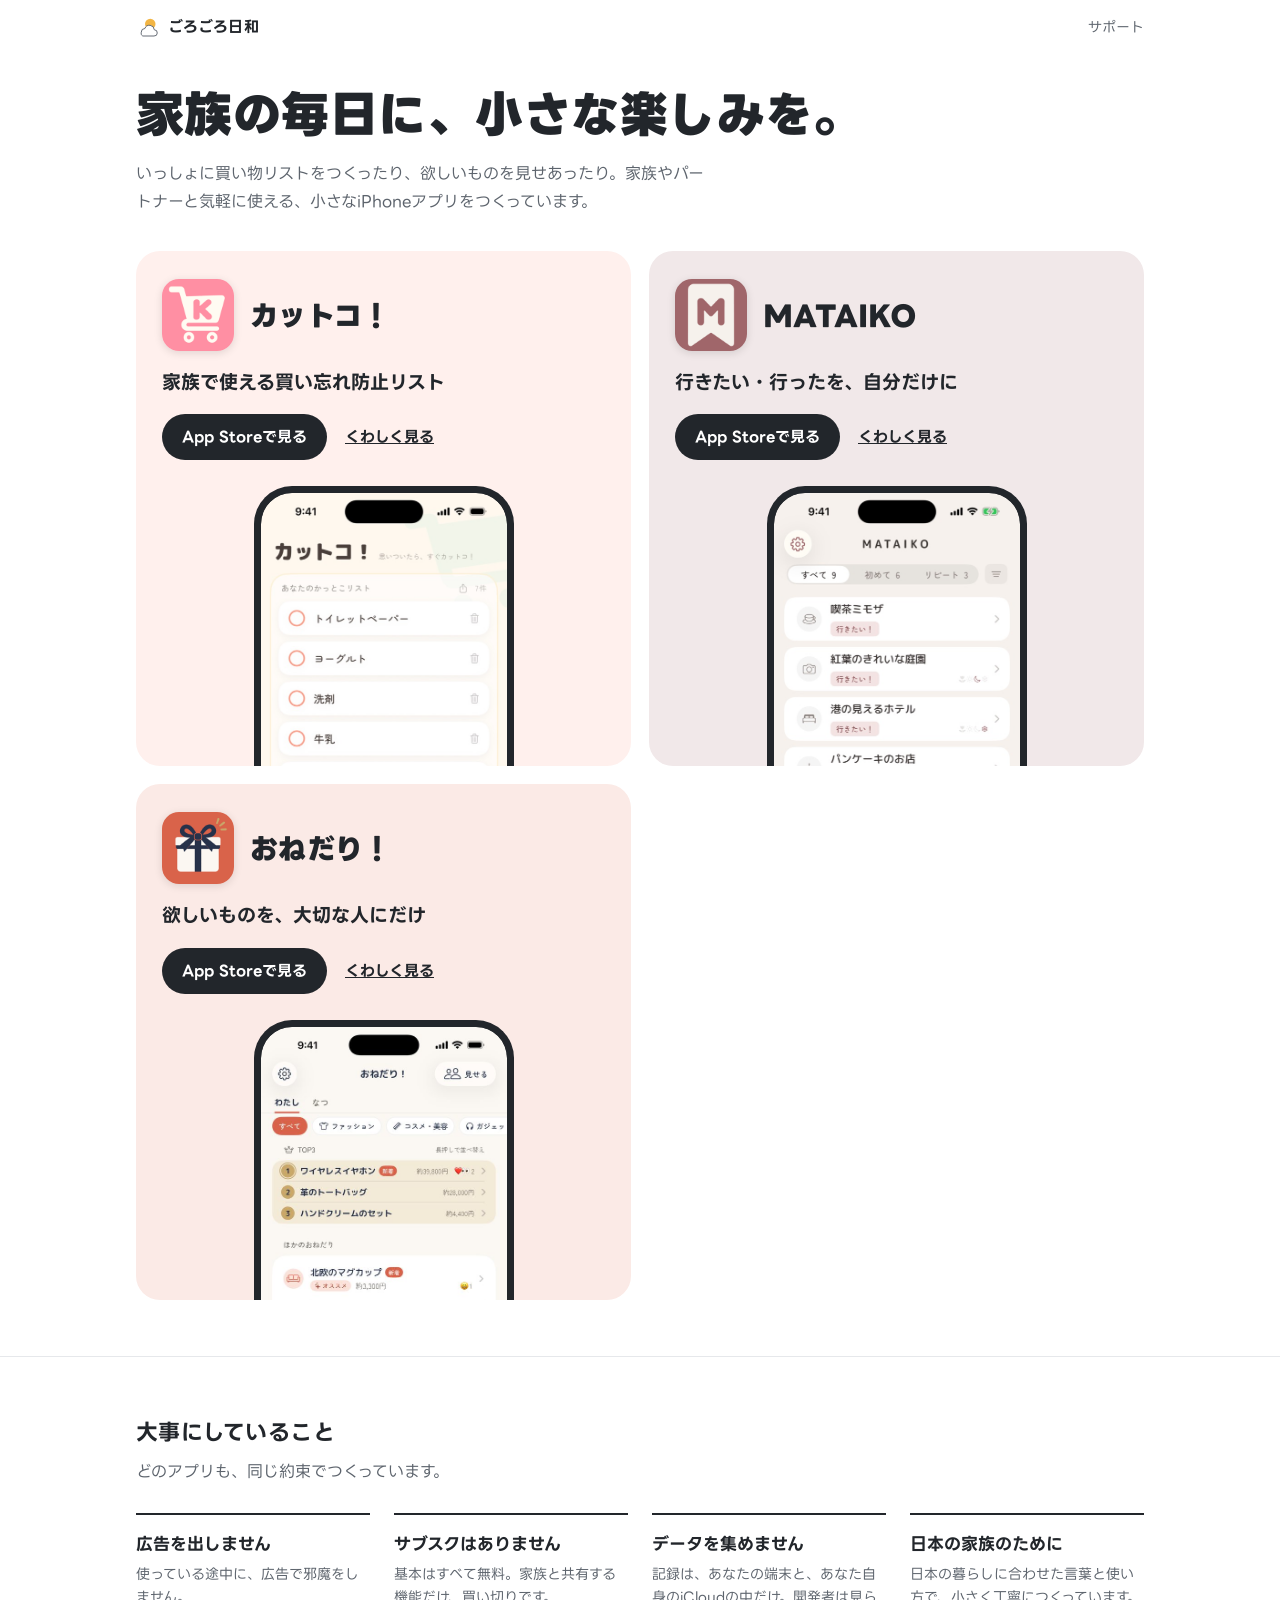
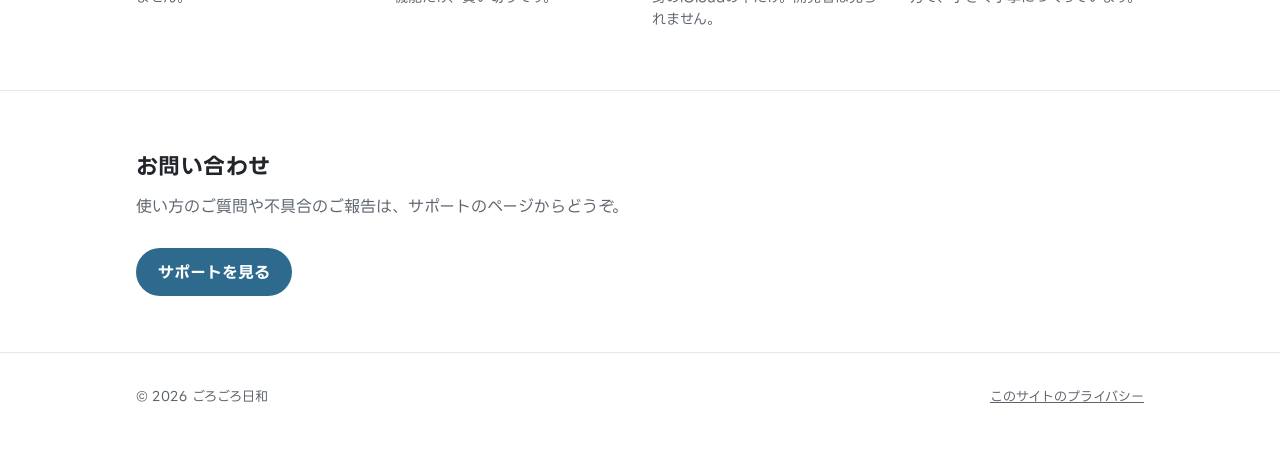
==== index.html @ e31d8586 "ポータル（トップ・アプリ紹介・サポート・プライバシー）を追加 - トップ: アプリ一覧（apps.json から表示、画面のスクリーンショット付き）、KOZUKAIは近日公開 - アプリ紹介ページ: " ====
<!doctype html>
<html lang="ja">
<head>
  <meta charset="utf-8">
  <meta name="viewport" content="width=device-width, initial-scale=1, viewport-fit=cover">
  <meta name="referrer" content="no-referrer">
  <title>ごろごろ日和</title>
  <meta name="description" content="家族の毎日に、小さな楽しみを。ごろごろ日和は、家族やパートナーと気軽に使える小さなiPhoneアプリをつくっています。広告なし・サブスクなし。">
  <meta property="og:type" content="website">
  <meta property="og:title" content="ごろごろ日和">
  <meta property="og:description" content="家族の毎日に、小さな楽しみを。広告なし・サブスクなし。">
  <meta property="og:url" content="https://gorogorobiyori.github.io/">
  <link rel="preconnect" href="https://fonts.googleapis.com">
  <link rel="preconnect" href="https://fonts.gstatic.com" crossorigin>
  <link rel="stylesheet" href="https://fonts.googleapis.com/css2?family=LINE+Seed+JP:wght@400;700;800&display=swap">
  <link rel="stylesheet" href="/assets/site.css">
</head>
<body>

<header class="site-header">
  <div class="wrap">
    <a class="brand" href="/">
      <svg class="brand-mark" viewBox="0 0 64 64" aria-hidden="true">
        <circle cx="38" cy="24" r="14" fill="var(--sun)"/>
        <path d="M14 46a10 10 0 0 1 9.6-10 13 13 0 0 1 25.2 3.4A8 8 0 0 1 48 56H18a8 8 0 0 1-4-10z" fill="var(--surface)" stroke="var(--sub)" stroke-width="2.5" stroke-linejoin="round"/>
      </svg>
      ごろごろ日和
    </a>
    <nav class="site-nav" aria-label="サイト内">
      <a href="/support/">サポート</a>
    </nav>
  </div>
</header>

<main>
  <section class="hero">
    <div class="wrap">
      <h1><span>家族の毎日に、</span><span>小さな楽しみを。</span></h1>
      <p>いっしょに買い物リストをつくったり、欲しいものを見せあったり。家族やパートナーと気軽に使える、小さなiPhoneアプリをつくっています。</p>
    </div>
  </section>

  <section class="section apps" id="apps" aria-labelledby="apps-title">
    <div class="wrap">
      <h2 id="apps-title" class="vh">アプリ</h2>
      <!-- apps.json から並べる。読み込めないときは、下に書いた予備の一覧がそのまま出る -->
      <ul class="app-grid" data-apps>
        <li class="app-card has-shot" style="--card-accent:#ff9b85"><img src="/kattoko/icon.png" alt="" width="72" height="72"><div><h3><a href="/kattoko/">カットコ！</a></h3><p>家族で使える買い忘れ防止リスト</p><div class="links"><a class="store" href="https://apps.apple.com/jp/app/id6815024317">App Storeで見る</a><a href="/kattoko/">くわしく見る</a></div></div><div class="shot" aria-hidden="true"><img src="/kattoko/screens/1.jpg" alt="" width="540" height="1171" loading="lazy"></div></li>
        <li class="app-card has-shot" style="--card-accent:#a0666a"><img src="/mataiko/icon.png" alt="" width="72" height="72"><div><h3><a href="/mataiko/">MATAIKO</a></h3><p>行きたい・行ったを、自分だけに</p><div class="links"><a class="store" href="https://apps.apple.com/jp/app/id6818145213">App Storeで見る</a><a href="/mataiko/">くわしく見る</a></div></div><div class="shot" aria-hidden="true"><img src="/mataiko/screens/1.jpg" alt="" width="540" height="1171" loading="lazy"></div></li>
        <li class="app-card has-shot" style="--card-accent:#e2725b"><img src="/onedari/icon.png" alt="" width="72" height="72"><div><h3><a href="/onedari/">おねだり！</a></h3><p>欲しいものを、大切な人にだけ</p><div class="links"><a class="store" href="https://apps.apple.com/jp/app/id6820086568">App Storeで見る</a><a href="/onedari/">くわしく見る</a></div></div><div class="shot" aria-hidden="true"><img src="/onedari/screens/1.jpg" alt="" width="540" height="1171" loading="lazy"></div></li>
        <!-- 近日公開：apps.json には載せない（アプリ内の宣伝に出さないため）。公開したら apps.json に足せば、この枠は自動で消える -->
        <li class="app-card has-shot is-soon" data-soon="kozukai" style="--card-accent:#2f6b4f"><img src="/kozukai/icon.png" alt="" width="72" height="72"><div><h3>KOZUKAI</h3><p>立て替えをメモして、おこづかいに</p><div class="links"><span class="soon-badge">近日公開</span></div></div><div class="shot" aria-hidden="true"><img src="/kozukai/screens/1.jpg" alt="" width="540" height="1171" loading="lazy"></div></li>
      </ul>
    </div>
  </section>

  <section class="section" id="promises" aria-labelledby="promises-title">
    <div class="wrap">
      <h2 id="promises-title">大事にしていること</h2>
      <p class="lead">どのアプリも、同じ約束でつくっています。</p>
      <ul class="promises">
        <li><strong>広告を出しません</strong><span>使っている途中に、広告で邪魔をしません。</span></li>
        <li><strong>サブスクはありません</strong><span>基本はすべて無料。家族と共有する機能だけ、買い切りです。</span></li>
        <li><strong>データを集めません</strong><span>記録は、あなたの端末と、あなた自身のiCloudの中だけ。開発者は見られません。</span></li>
        <li><strong>日本の家族のために</strong><span>日本の暮らしに合わせた言葉と使い方で、小さく丁寧につくっています。</span></li>
      </ul>
    </div>
  </section>

  <section class="section" aria-labelledby="contact-title">
    <div class="wrap">
      <h2 id="contact-title">お問い合わせ</h2>
      <p class="lead">使い方のご質問や不具合のご報告は、サポートのページからどうぞ。</p>
      <a class="btn" href="/support/">サポートを見る</a>
    </div>
  </section>
</main>

<footer class="site-footer">
  <div class="wrap">
    <span>© 2026 ごろごろ日和</span>
    <span><a href="/privacy/">このサイトのプライバシー</a></span>
  </div>
</footer>

<script src="/assets/site.js" defer></script>
</body>
</html>
---- assets/site.css ----
/*
  ごろごろ日和 サイト共通スタイル（トップ・アプリ紹介・サポート）
  - 外部から読むのは Google Fonts の LINE Seed JP だけ（各HTMLの <link>）。スクリプトは自前のみ
  - フォントが読めないときは、端末のフォント（ヒラギノ・游ゴシック・メイリオ）で表示する
  - 色は :root の変数で決める。アプリ紹介ページは、各ページの <style> で変数を上書きしてアプリの配色にする
*/

:root {
  /* 屋号の色は控えめに。主役は各アプリの色（カードの --card-accent） */
  --bg: #ffffff;
  --surface: #ffffff;
  --quiet: #f4f5f6;         /* 区切りの面 */
  --text: #22262b;
  --sub: #5d646d;           /* 白地で 6.1:1 */
  --accent: #2e6a8e;        /* リンク（白地で 5.9:1） */
  --accent-text: #ffffff;
  --accent-soft: #e6eff5;
  --ink-btn: #22262b;       /* アプリ一覧のボタン（白文字で 15:1） */
  --ink-btn-text: #ffffff;
  --sun: #f2b544;           /* ロゴの太陽のみ */
  --rule: #e6e8eb;
  --radius: 20px;
  --max: 1040px;
}
@media (prefers-color-scheme: dark) {
  :root:not([data-theme="light"]) {
    --bg: #18191b;
    --surface: #222427;
    --quiet: #1e2022;
    --text: #eceef0;
    --sub: #a3a9b0;
    --accent: #8cc3e3;
    --accent-text: #18191b;
    --accent-soft: #24313a;
    --ink-btn: #eceef0;
    --ink-btn-text: #18191b;
    --sun: #e0a73c;
    --rule: #33363a;
  }
}

* { box-sizing: border-box; }
html { -webkit-text-size-adjust: 100%; }
body {
  margin: 0;
  background: var(--bg);
  color: var(--text);
  font-family: "LINE Seed JP", "Hiragino Sans", "Hiragino Kaku Gothic ProN", "Yu Gothic UI", "Meiryo", sans-serif;
  line-height: 1.75;
  font-size: 16px;
}
img { max-width: 100%; display: block; }
a { color: var(--accent); }
a:focus-visible, button:focus-visible { outline: 3px solid var(--sun); outline-offset: 2px; border-radius: 6px; }

.wrap { max-width: var(--max); margin: 0 auto; padding: 0 16px; }
.section { padding: 56px 0; }
.section + .section { border-top: 1px solid var(--rule); }
.section h2 { font-size: 22px; margin: 0 0 6px; letter-spacing: .02em; }
.section .lead { color: var(--sub); margin: 0 0 28px; }

/* ヘッダー・フッター */
.site-header { padding: 14px 0; }
.site-header .wrap { display: flex; align-items: center; justify-content: space-between; gap: 12px; }
.brand { display: flex; align-items: center; gap: 8px; color: var(--text); text-decoration: none; font-weight: 700; font-size: 15px; letter-spacing: .04em; }
.brand-mark { width: 24px; height: 24px; flex: none; }
.site-nav { display: flex; gap: 16px; font-size: 14px; }
.site-nav a { color: var(--sub); text-decoration: none; }
.site-nav a:hover { color: var(--text); }

.site-footer { padding: 32px 0 48px; color: var(--sub); font-size: 13px; border-top: 1px solid var(--rule); }
.site-footer .wrap { display: flex; flex-wrap: wrap; gap: 8px 20px; justify-content: space-between; }
.site-footer a { color: var(--sub); }

/* トップの導入：屋号ではなく「何をつくっているか」を大きく */
.hero { padding: 28px 0 28px; }
.hero h1 span { display: inline-block; }
.hero h1 { font-size: clamp(26px, 7vw, 48px); line-height: 1.35; margin: 0 0 12px; font-weight: 800; letter-spacing: .01em; }
.hero p { margin: 0; max-width: 36em; color: var(--sub); font-size: 16px; }

/* アプリの一覧：1アプリ＝そのアプリの色の面。スマホは縦に積み、広い画面は2列 */
.app-grid { list-style: none; padding: 0; margin: 0; display: grid; gap: 14px; grid-template-columns: 1fr; }
@media (min-width: 760px) { .app-grid { grid-template-columns: 1fr 1fr; gap: 18px; } }
.app-card {
  --tint: var(--surface);
  background: var(--tint);
  background: color-mix(in srgb, var(--card-accent, var(--accent)) 15%, var(--surface));
  border-radius: 24px; padding: 22px 20px 20px;
  display: grid; grid-template-columns: 72px 1fr; gap: 0 16px; align-items: center;
}
@media (prefers-color-scheme: dark) {
  :root:not([data-theme="light"]) .app-card { background: color-mix(in srgb, var(--card-accent, var(--accent)) 20%, var(--surface)); }
}
.app-card img { width: 72px; height: 72px; border-radius: 17px; box-shadow: 0 2px 8px rgba(0,0,0,.12); }
.app-card > div { display: contents; }
.app-card h3 { grid-column: 2; margin: 0; font-size: 26px; line-height: 1.25; font-weight: 800; letter-spacing: .01em; }
.app-card h3 a { color: inherit; text-decoration: none; }
.app-card p { grid-column: 1 / -1; margin: 16px 0 18px; font-size: 19px; line-height: 1.55; font-weight: 600; }
.app-card .links { grid-column: 1 / -1; display: flex; flex-wrap: wrap; align-items: center; gap: 10px 18px; }
.app-card .links a { font-size: 15px; font-weight: 700; color: var(--text); }
.app-card .links a.store { display: inline-flex; align-items: center; min-height: 46px; padding: 0 20px; border-radius: 999px; background: var(--ink-btn); color: var(--ink-btn-text); text-decoration: none; }
@media (min-width: 760px) { .app-card { padding: 28px 26px 24px; } .app-card h3 { font-size: 28px; } }

/* 約束（大事にしていること） */
.promises { list-style: none; padding: 0; margin: 0; display: grid; gap: 8px 24px; grid-template-columns: repeat(auto-fill, minmax(min(100%, 210px), 1fr)); }
.promises li { border-top: 2px solid var(--text); padding: 14px 0 4px; }
.promises strong { display: block; font-size: 16px; margin-bottom: 4px; }
.promises span { color: var(--sub); font-size: 14px; line-height: 1.6; display: block; }

/* ボタン */
.btn { display: inline-flex; align-items: center; justify-content: center; gap: 8px; min-height: 48px; padding: 0 22px; border-radius: 999px; background: var(--accent); color: var(--accent-text); font-weight: 700; text-decoration: none; }
.btn-sub { background: transparent; color: var(--accent); border: 1.5px solid currentColor; }

/* アプリ紹介ページ */
.app-hero { padding: 40px 0 48px; display: grid; gap: 24px; align-items: center; grid-template-columns: 1fr; text-align: center; }
.app-hero img.icon { width: 112px; height: 112px; border-radius: 26px; margin: 0 auto; box-shadow: 0 6px 18px rgba(0,0,0,.12); }
.app-hero h1 { margin: 0; font-size: clamp(28px, 7vw, 40px); }
.app-hero .catch { margin: 4px 0 0; font-size: 18px; }
.app-hero .note { margin: 6px 0 20px; color: var(--sub); font-size: 14px; }

.clouds { list-style: none; padding: 0; margin: 0; display: grid; gap: 14px; }
.clouds li { background: var(--surface); border-radius: var(--radius); padding: 18px; display: grid; gap: 10px; grid-template-columns: 1fr; }
.clouds .before, .clouds .after { display: flex; gap: 10px; align-items: flex-start; }
.clouds .before { color: var(--sub); }
.clouds .label { flex: none; font-size: 12px; font-weight: 700; padding: 2px 10px; border-radius: 999px; margin-top: 3px; }
.clouds .before .label { background: var(--rule); color: var(--sub); }
.clouds .after .label { background: var(--accent-soft); color: var(--accent-strong, var(--accent)); }
@media (min-width: 720px) {
  .clouds li { grid-template-columns: 1fr 1fr; align-items: center; }
}

.features { list-style: none; padding: 0; margin: 0; display: grid; gap: 28px; grid-template-columns: repeat(auto-fill, minmax(min(100%, 240px), 1fr)); }
.features img { width: 100%; max-width: 260px; margin: 0 auto 12px; border-radius: 22px; box-shadow: 0 4px 14px rgba(0,0,0,.10); background: var(--surface); }
.features h3 { margin: 0 0 4px; font-size: 17px; text-align: center; }
.features p { margin: 0; color: var(--sub); font-size: 14px; text-align: center; line-height: 1.6; }

.price { background: var(--surface); border-radius: var(--radius); padding: 22px; display: grid; gap: 14px; }
.price-row { display: flex; justify-content: space-between; gap: 12px; align-items: baseline; border-bottom: 1px dashed var(--rule); padding-bottom: 12px; }
.price-row:last-child { border-bottom: 0; padding-bottom: 0; }
.price-row span { color: var(--sub); font-size: 14px; }
.price-row b { white-space: nowrap; }

.faq details { background: var(--surface); border-radius: 14px; padding: 14px 18px; }
.faq details + details { margin-top: 10px; }
.faq summary { cursor: pointer; font-weight: 700; }
.faq details p { margin: 8px 0 0; color: var(--sub); font-size: 15px; }

.link-list { list-style: none; padding: 0; margin: 0; display: grid; gap: 10px; grid-template-columns: repeat(auto-fill, minmax(min(100%, 200px), 1fr)); }
.link-list a { display: block; background: var(--surface); border-radius: 14px; padding: 14px 18px; text-decoration: none; font-weight: 700; }

.prose { max-width: 40em; }
.prose h2 { margin-top: 36px; }

/* アプリのページの面（カード類）は、白地では薄いグレーの面にする */
.clouds li, .price, .faq details, .link-list a { background: var(--quiet); }
.promises strong { font-size: 17px; }
.section.apps { padding-top: 8px; border-top: 0; }
.vh { position: absolute; width: 1px; height: 1px; overflow: hidden; clip: rect(0 0 0 0); white-space: nowrap; }
/* アプリのページの「ほかのアプリ」は控えめに（主役はそのページのアプリ） */
[data-exclude] .app-card { grid-template-columns: 56px 1fr; padding: 18px; }
[data-exclude] .app-card img { width: 56px; height: 56px; border-radius: 13px; }
[data-exclude] .app-card h3 { font-size: 21px; }
[data-exclude] .app-card p { font-size: 16px; margin: 10px 0 12px; }

/* アプリの画面：枠の下から、iPhoneが顔を出す。画面の上半分だけ見せる */
.app-card.has-shot { padding-bottom: 0; overflow: hidden; grid-template-rows: auto auto auto 1fr; }
.app-card .shot {
  display: block; grid-column: 1 / -1; align-self: end; justify-self: center;
  width: min(68%, 260px); height: 250px; margin-top: 26px;
  border: 7px solid #22262b; border-bottom: 0; border-radius: 38px 38px 0 0;
  overflow: hidden; background: #22262b;
}
.app-card .shot img { width: 100%; height: auto; border-radius: 31px 31px 0 0; box-shadow: none; }
@media (prefers-color-scheme: dark) {
  :root:not([data-theme="light"]) .app-card .shot { border-color: #3b3f44; background: #3b3f44; }
}
@media (min-width: 760px) { .app-card .shot { height: 280px; } }
[data-exclude] .app-card .shot { height: 180px; width: min(56%, 200px); margin-top: 18px; border-width: 6px; border-radius: 30px 30px 0 0; }
[data-exclude] .app-card .shot img { border-radius: 24px 24px 0 0; }

/* ヘッダー：折り返さない。狭い画面では最後のリンク（サポート）だけ残す */
.brand, .site-nav a { white-space: nowrap; }
@media (max-width: 520px) { .site-nav a:not(:last-child) { display: none; } }
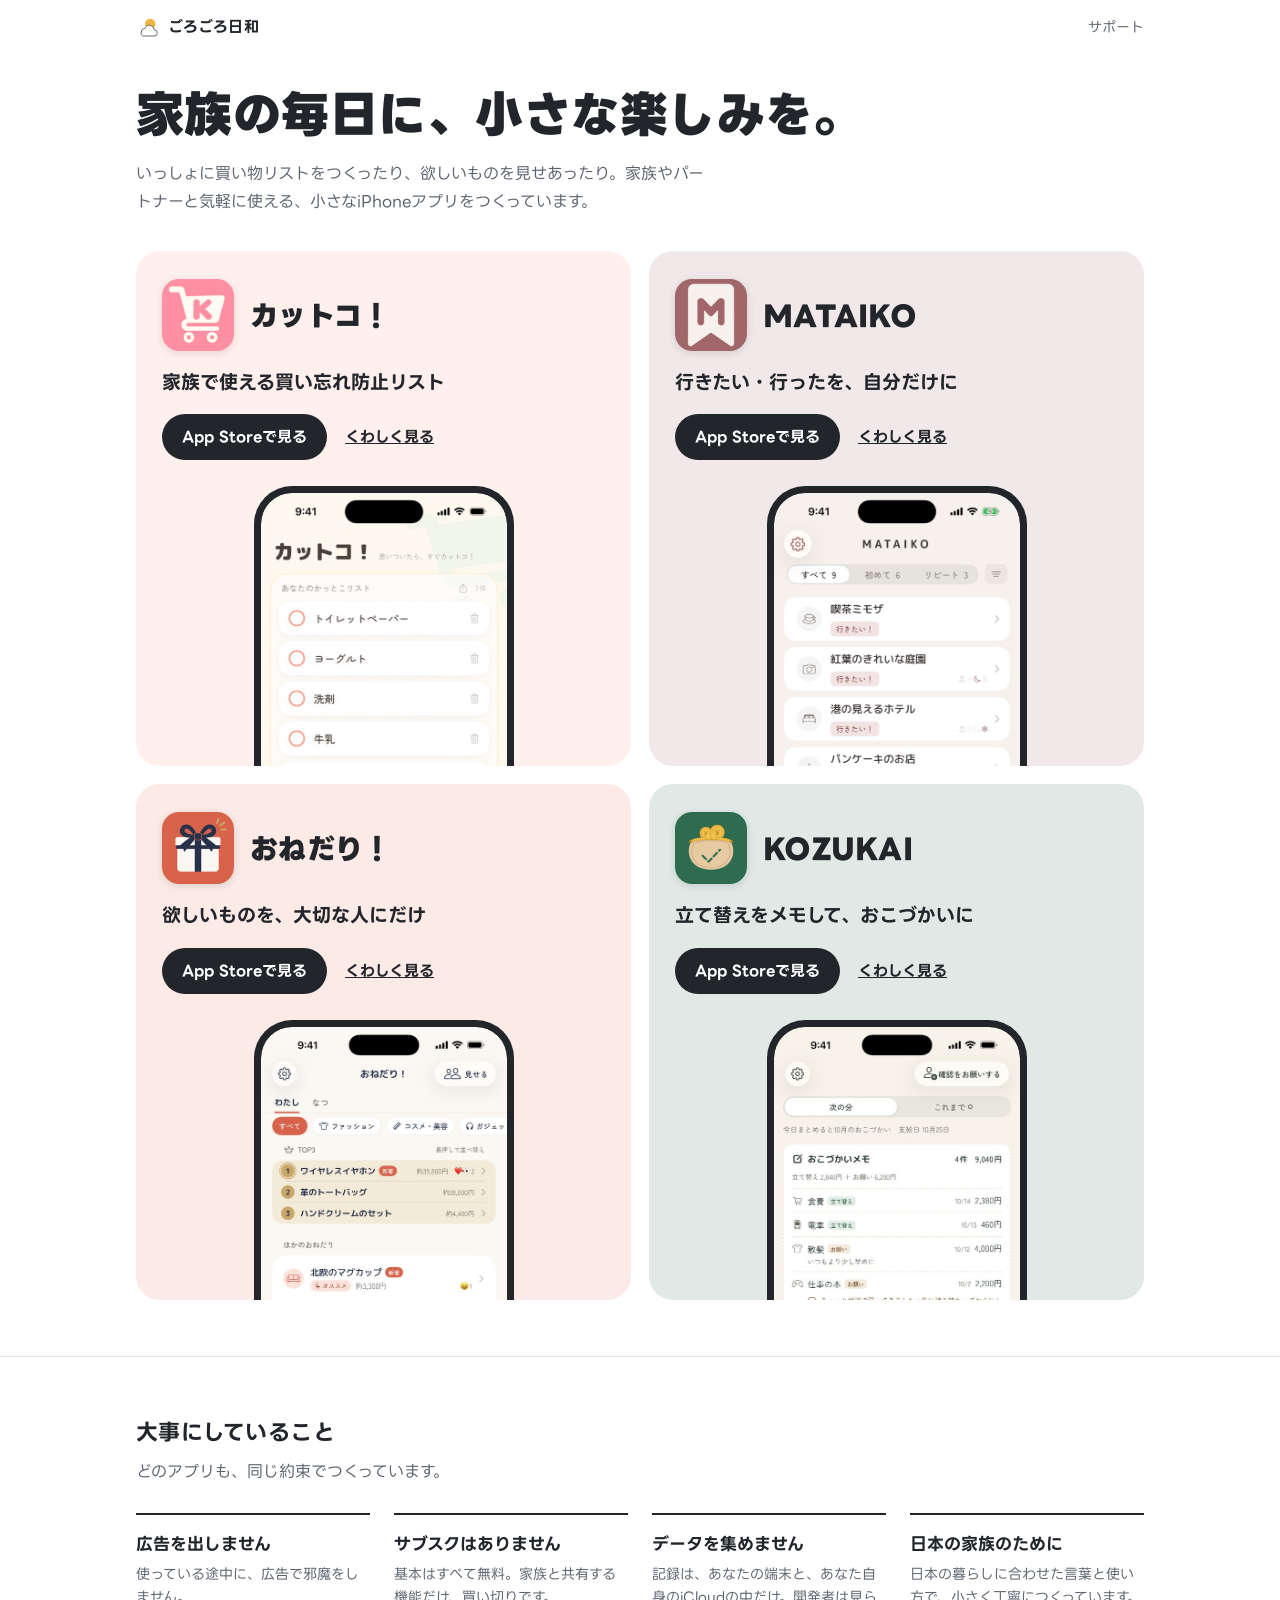
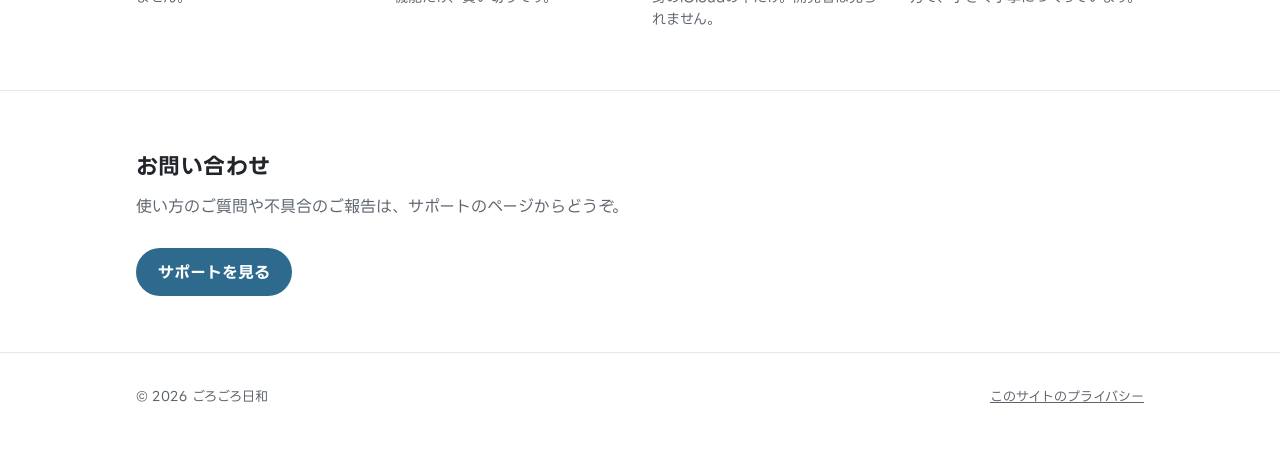
==== commit 57fdafe4: "KOZUKAIの公開に合わせて、近日公開から通常の掲載に切り替える - apps.json に KOZUKAI を追加（アプリ内の「ほかのアプリ」にも出る） - トップの近日公開の枠を、App Sto" ====
--- a/index.html
+++ b/index.html
@@ -48,8 +48,7 @@
         <li class="app-card has-shot" style="--card-accent:#ff9b85"><img src="/kattoko/icon.png" alt="" width="72" height="72"><div><h3><a href="/kattoko/">カットコ！</a></h3><p>家族で使える買い忘れ防止リスト</p><div class="links"><a class="store" href="https://apps.apple.com/jp/app/id6815024317">App Storeで見る</a><a href="/kattoko/">くわしく見る</a></div></div><div class="shot" aria-hidden="true"><img src="/kattoko/screens/1.jpg" alt="" width="540" height="1171" loading="lazy"></div></li>
         <li class="app-card has-shot" style="--card-accent:#a0666a"><img src="/mataiko/icon.png" alt="" width="72" height="72"><div><h3><a href="/mataiko/">MATAIKO</a></h3><p>行きたい・行ったを、自分だけに</p><div class="links"><a class="store" href="https://apps.apple.com/jp/app/id6818145213">App Storeで見る</a><a href="/mataiko/">くわしく見る</a></div></div><div class="shot" aria-hidden="true"><img src="/mataiko/screens/1.jpg" alt="" width="540" height="1171" loading="lazy"></div></li>
         <li class="app-card has-shot" style="--card-accent:#e2725b"><img src="/onedari/icon.png" alt="" width="72" height="72"><div><h3><a href="/onedari/">おねだり！</a></h3><p>欲しいものを、大切な人にだけ</p><div class="links"><a class="store" href="https://apps.apple.com/jp/app/id6820086568">App Storeで見る</a><a href="/onedari/">くわしく見る</a></div></div><div class="shot" aria-hidden="true"><img src="/onedari/screens/1.jpg" alt="" width="540" height="1171" loading="lazy"></div></li>
-        <!-- 近日公開：apps.json には載せない（アプリ内の宣伝に出さないため）。公開したら apps.json に足せば、この枠は自動で消える -->
-        <li class="app-card has-shot is-soon" data-soon="kozukai" style="--card-accent:#2f6b4f"><img src="/kozukai/icon.png" alt="" width="72" height="72"><div><h3>KOZUKAI</h3><p>立て替えをメモして、おこづかいに</p><div class="links"><span class="soon-badge">近日公開</span></div></div><div class="shot" aria-hidden="true"><img src="/kozukai/screens/1.jpg" alt="" width="540" height="1171" loading="lazy"></div></li>
+        <li class="app-card has-shot" style="--card-accent:#2f6b4f"><img src="/kozukai/icon.png" alt="" width="72" height="72"><div><h3><a href="/kozukai/">KOZUKAI</a></h3><p>立て替えをメモして、おこづかいに</p><div class="links"><a class="store" href="https://apps.apple.com/jp/app/id6823162192">App Storeで見る</a><a href="/kozukai/">くわしく見る</a></div></div><div class="shot" aria-hidden="true"><img src="/kozukai/screens/1.jpg" alt="" width="540" height="1171" loading="lazy"></div></li>
       </ul>
     </div>
   </section>
--- a/assets/site.css
+++ b/assets/site.css
@@ -49,7 +49,7 @@
   line-height: 1.75;
   font-size: 16px;
 }
-img { max-width: 100%; display: block; }
+img { max-width: 100%; height: auto; display: block; }
 a { color: var(--accent); }
 a:focus-visible, button:focus-visible { outline: 3px solid var(--sun); outline-offset: 2px; border-radius: 6px; }
 
@@ -181,3 +181,6 @@
 /* ヘッダー：折り返さない。狭い画面では最後のリンク（サポート）だけ残す */
 .brand, .site-nav a { white-space: nowrap; }
 @media (max-width: 520px) { .site-nav a:not(:last-child) { display: none; } }
+
+/* 近日公開 */
+.soon-badge { display: inline-flex; align-items: center; min-height: 46px; padding: 0 20px; border-radius: 999px; border: 2px solid var(--text); font-size: 15px; font-weight: 700; color: var(--text); }
